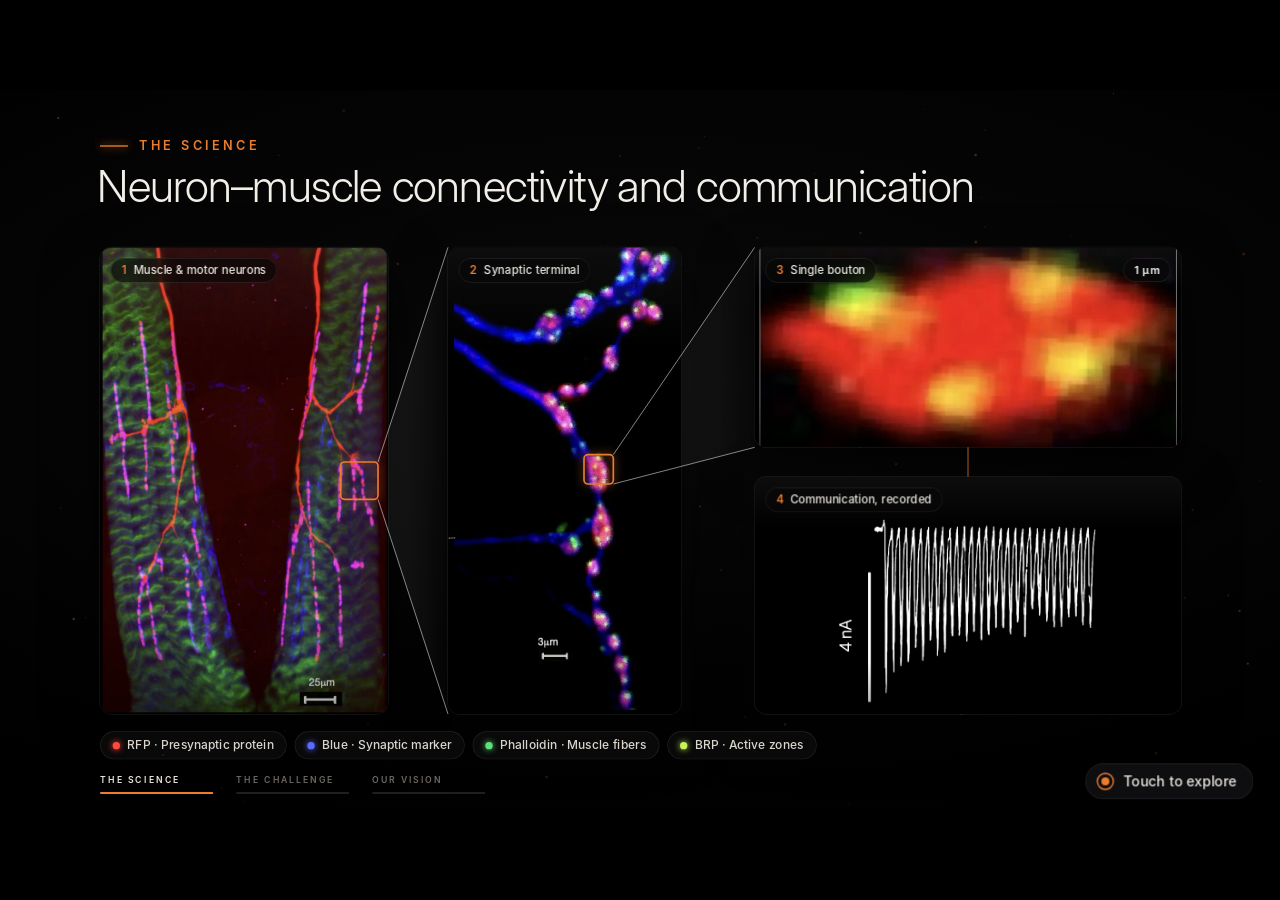
==== neuromuscular-showcase/index.html @ 3faa085b "Add Juvion visuals gallery and neuromuscular showcase Gallery index at the root; interactive stand s" ====
<!DOCTYPE html>
<html lang="en">
<head>
<meta charset="utf-8">
<meta name="viewport" content="width=device-width, initial-scale=1, maximum-scale=1, user-scalable=no">
<title>Neuromuscular Health: Interactive Showcase</title>
<link rel="stylesheet" href="../assets/fonts/fonts.css">
<style>
  /*
    VOICE   calm, scientific, premium, a gallery wall at night
    IDEA    one signal, travelling from nerve to muscle to a whole life
    PICTURE the team's own micrographs, framed like museum plates, joined by live zoom beams and signals
    COLOUR  black ground, warm orange signal #EB7D2E, the science's own red / blue / green only in legends
    TYPE    Inter Display Light for titles, Inter for everything else
  */
  :root{
    --o:#EB7D2E; --o2:#FF9A4D; --ink:#F2EEE8; --mut:#9C978F; --dim:#5E5A55;
    --glass:rgba(20,19,21,.72); --line:rgba(255,255,255,.10);
    --ease:cubic-bezier(.2,.8,.2,1); --out:cubic-bezier(.16,1,.3,1);
    --R:#FF4A3D; --B:#5A6BFF; --G:#5FE07A; --G2:#C6F25A; --V:#6A45FF;
  }
  *{box-sizing:border-box;margin:0;padding:0}
  html,body{width:100%;height:100%;background:#000;overflow:hidden;-webkit-user-select:none;user-select:none;-webkit-tap-highlight-color:transparent;touch-action:none}
  body{font-family:'IT',"Segoe UI",Helvetica,Arial,sans-serif;color:var(--ink);font-feature-settings:"cv11","ss01"}
  body.hide-cursor,body.hide-cursor *{cursor:none!important}
  img{display:block;-webkit-user-drag:none;pointer-events:none}
  button{font:inherit;color:inherit;background:none;border:0;cursor:pointer}

  #viewport{position:fixed;inset:0;display:flex;align-items:center;justify-content:center}
  #stage{position:relative;width:1920px;height:1080px;flex:none;overflow:hidden;background:radial-gradient(120% 90% at 50% 40%,#0b0a0b 0%,#000 70%)}
  #fx{position:absolute;inset:0;width:1920px;height:1080px;z-index:0}

  .slide{position:absolute;inset:0;z-index:1;opacity:0;visibility:hidden;transition:opacity 1.2s ease,visibility 0s linear 1.2s}
  .slide.active{opacity:1;visibility:visible;transition:opacity 1.2s ease,visibility 0s}
  .content{position:absolute;inset:0}
  .abs{position:absolute}

  /* ---------- entrance system: everything keyed on .in, delays via --d ---------- */
  .slide{--k:1}
  .slide.quick{--k:.22}
  .a{opacity:0;transform:translateY(26px);transition:opacity 1s ease calc(var(--d,0s)*var(--k)),transform 1.3s var(--out) calc(var(--d,0s)*var(--k))}
  .a.zoom{transform:scale(.94);filter:blur(10px);transition:opacity 1s ease calc(var(--d,0s)*var(--k)),transform 1.6s var(--out) calc(var(--d,0s)*var(--k)),filter 1.2s ease calc(var(--d,0s)*var(--k))}
  .in .a{opacity:1;transform:none;filter:none}
  .clip{clip-path:inset(100% 0 0 0);transition:clip-path 1.6s var(--out) calc(var(--d,0s)*var(--k))}
  .in .clip{clip-path:inset(0 0 0 0)}
  .sweep{clip-path:inset(0 100% 0 0);transition:clip-path 2.6s cubic-bezier(.45,.05,.4,1) calc(var(--d,0s)*var(--k))}
  .in .sweep{clip-path:inset(0 0 0 0)}
  .draw{stroke-dasharray:1;stroke-dashoffset:1;transition:stroke-dashoffset 1s var(--ease) calc(var(--d,0s)*var(--k))}
  .in .draw{stroke-dashoffset:0}
  .noanim *,.noanim *::before,.noanim *::after{transition:none!important}

  /* ---------- typography ---------- */
  .eyebrow{display:flex;align-items:center;gap:16px;font:600 19px/1 'IT';letter-spacing:5px;color:var(--o);text-transform:uppercase}
  .eyebrow::before{content:"";width:42px;height:2px;background:var(--o);box-shadow:0 0 12px var(--o)}
  .title{font:300 66px/1.06 'ID';letter-spacing:-1.4px;color:var(--ink);white-space:nowrap}
  .title .w{display:inline-block;opacity:0;transform:translateY(.5em);filter:blur(8px);
    transition:opacity .9s ease calc((var(--wd) + .15s)*var(--k)),transform 1.2s var(--out) calc((var(--wd) + .15s)*var(--k)),filter 1s ease calc((var(--wd) + .15s)*var(--k))}
  .in .title .w{opacity:1;transform:none;filter:none}
  .title b{font-weight:600}

  /* ---------- plates (framed images) ---------- */
  .plate{border-radius:18px;overflow:hidden;background:#000;
    box-shadow:0 0 0 1px rgba(255,255,255,.09),0 30px 80px rgba(0,0,0,.65)}
  .plate img{width:100%;height:100%;object-fit:cover}
  .plate .kb{width:100%;height:100%;animation:kb 18s ease-in-out infinite alternate}
  @keyframes kb{from{transform:scale(1)}to{transform:scale(1.05)}}
  .plate .kb{transform-origin:50% 85%}
  .plate::after{content:"";position:absolute;inset:0;border-radius:inherit;pointer-events:none;
    background:linear-gradient(180deg,rgba(255,255,255,.05),transparent 22%,transparent 78%,rgba(0,0,0,.35))}
  .tag{position:absolute;z-index:2;display:flex;align-items:center;gap:10px;padding:9px 15px;border-radius:999px;
    background:rgba(8,8,9,.66);-webkit-backdrop-filter:blur(12px);backdrop-filter:blur(12px);border:1px solid rgba(255,255,255,.10);
    font:500 17px/1 'IT';color:#ECE8E2;white-space:nowrap}
  .tag.tl{left:16px;top:16px}.tag.tr{right:16px;top:16px}.tag.bl{left:16px;bottom:16px}
  .tag .n{color:var(--o);font-weight:600;letter-spacing:1px}
  .scale{font:600 16px/1 'IT';letter-spacing:1px;color:#fff}

  .legend{display:flex;gap:12px;flex-wrap:nowrap}
  .lg{display:flex;align-items:center;gap:11px;padding:11px 18px;border-radius:999px;border:1px solid var(--line);
    background:rgba(255,255,255,.035);font:500 18px/1 'IT';color:#DAD5CE;white-space:nowrap}
  .lg i{width:11px;height:11px;border-radius:50%;flex:none}

  svg.over{position:absolute;inset:0;width:1920px;height:1080px;pointer-events:none;overflow:visible}
  .beam{fill:none;stroke:rgba(255,255,255,.55);stroke-width:1.4}
  .beamfill{fill:url(#beamGrad);opacity:0;transition:opacity 1.2s ease calc(var(--d,0s)*var(--k))}
  .in .beamfill{opacity:1}
  .roi{fill:none;stroke:var(--o);stroke-width:2.5;filter:drop-shadow(0 0 6px rgba(235,125,46,.9))}

  /* slide 1: oscilloscope sweep line on the recording */
  .scan{position:absolute;top:0;bottom:0;width:2px;left:0;background:linear-gradient(180deg,transparent,var(--o2),transparent);
    box-shadow:0 0 18px 4px rgba(235,125,46,.55);opacity:0}
  .in .scan{animation:scan 5.5s cubic-bezier(.45,.05,.4,1) calc(var(--d,0s)*var(--k)) infinite}
  @keyframes scan{0%{left:0;opacity:0}5%{opacity:1}45%{left:100%;opacity:1}50%,100%{left:100%;opacity:0}}
  .flow{position:absolute;width:10px;height:10px;margin:-5px 0 0 -5px;border-radius:50%;background:#fff;box-shadow:0 0 14px 4px var(--o);opacity:0}

  /* slide 2 */
  .agelabel{text-align:center}
  .agelabel .big{font:300 46px/1 'ID';color:#fff;letter-spacing:-.5px}
  .agelabel .sm{font:600 15px/1 'IT';letter-spacing:4px;color:var(--mut);text-transform:uppercase;margin-top:12px}
  .axis .track{position:absolute;left:0;right:0;top:50%;height:2px;margin-top:-1px;background:rgba(255,255,255,.08);border-radius:2px}
  .axis .fill{position:absolute;left:0;top:50%;height:2px;margin-top:-1px;width:100%;transform-origin:0 50%;transform:scaleX(0);
    background:linear-gradient(90deg,var(--o2),var(--o) 40%,rgba(235,125,46,.25));box-shadow:0 0 14px rgba(235,125,46,.5);
    transition:transform 5s cubic-bezier(.5,0,.4,1) calc(var(--d,0s)*var(--k))}
  .in .axis .fill{transform:scaleX(1)}
  .node{position:absolute;top:50%;width:18px;height:18px;margin:-9px 0 0 -9px;border-radius:50%;background:#000;border:2px solid #444;
    transition:border-color .5s ease calc(var(--d,0s)*var(--k)),box-shadow .5s ease calc(var(--d,0s)*var(--k)),background .5s ease calc(var(--d,0s)*var(--k))}
  .in .node{border-color:var(--o);background:var(--o);box-shadow:0 0 0 6px rgba(235,125,46,.16),0 0 20px rgba(235,125,46,.7)}
  .in .node.fade{background:#2a1a10;box-shadow:0 0 0 6px rgba(235,125,46,.08)}
  .axis .cap{position:absolute;top:50%;transform:translateY(-50%);font:600 14px/1 'IT';letter-spacing:4px;color:var(--mut);white-space:nowrap}

  /* slide 3 */
  .nr{mix-blend-mode:screen;animation:float 14s ease-in-out infinite alternate}
  @keyframes float{from{transform:translate(0,0)}to{transform:translate(-14px,10px)}}
  .wave path{fill:none;stroke-linejoin:round;stroke-linecap:round}
  .wave .base{stroke:rgba(235,125,46,.78);stroke-width:3;filter:drop-shadow(0 0 6px rgba(235,125,46,.45))}
  .wave .pulse{stroke:#FFD2AE;stroke-width:4.5;stroke-dasharray:.05 1;filter:drop-shadow(0 0 10px #FF9A4D) drop-shadow(0 0 22px rgba(235,125,46,.9));opacity:0;transition:opacity .8s ease calc(3.4s*var(--k))}
  .in .wave .pulse{opacity:1}
  .wave .draw{transition-duration:3.4s;transition-timing-function:cubic-bezier(.45,.05,.4,1)}
  .stage-c{position:absolute;width:300px;height:300px;margin:-150px 0 0 -150px}
  .stage-c .disc{position:absolute;inset:30px;border-radius:50%;background:#000}
  .stage-c .ring{position:absolute;inset:30px;border-radius:50%;border:2px solid rgba(235,125,46,.62);transition:box-shadow .6s ease,border-color .6s ease}
  .stage-c .ring2{position:absolute;inset:6px;border-radius:50%;border:1px dashed rgba(235,125,46,.22);animation:spin 60s linear infinite}
  @keyframes spin{to{transform:rotate(360deg)}}
  .stage-c .ph{position:absolute;inset:41px;border-radius:50%;overflow:hidden}
  .stage-c .ph img{width:100%;height:100%}
  .stage-c .ph{transition:filter .6s ease}
  .stage-c.lit .ring{border-color:#FFB37A;border-width:3px;box-shadow:0 0 0 10px rgba(235,125,46,.18),0 0 70px rgba(235,125,46,.75),inset 0 0 30px rgba(235,125,46,.5)}
  .stage-c.lit .ph{filter:brightness(1.18) saturate(1.1)}
  .pl{text-align:center;width:420px;margin-left:-210px}
  .pl .eb{font:600 18px/1 'IT';letter-spacing:5px;color:var(--o)}
  .pl .nm{font:500 34px/1.15 'ID';color:#fff;margin-top:12px;letter-spacing:-.2px}
  .card{border-radius:18px;background:linear-gradient(180deg,#151415,#0d0d0e);border:1.5px solid #2F2D2C;padding:24px 26px;
    box-shadow:0 24px 60px rgba(0,0,0,.5)}
  .card.first{border:2px solid var(--o);box-shadow:0 0 0 6px rgba(235,125,46,.07),0 24px 60px rgba(0,0,0,.5),0 0 40px rgba(235,125,46,.14)}
  .card .h{font:600 31px/1.1 'ID';color:var(--o);letter-spacing:-.2px}
  .card .s{font:600 21px/1.3 'IT';color:#fff;margin-top:10px}
  .card .s + .s{margin-top:0}
  .card .d{font:400 19px/1.35 'IT';color:#B7B1A9;margin-top:6px}
  .chev{position:absolute;width:44px;height:44px;margin:-22px 0 0 -22px;border-radius:50%;border:1.5px solid rgba(235,125,46,.55);background:#0b0a0a;
    display:flex;align-items:center;justify-content:center}
  .chev svg{width:18px;height:18px;stroke:var(--o);stroke-width:2.6;fill:none;stroke-linecap:round;stroke-linejoin:round}
  .chev::before,.chev::after{content:"";position:absolute;top:50%;height:1.5px;width:12px;background:rgba(235,125,46,.45)}
  .chev::before{right:100%}.chev::after{left:100%}
  .in .chev{animation:chev 3.2s ease-in-out infinite;animation-delay:calc(var(--d,0s) + 1s)}
  @keyframes chev{0%,70%,100%{box-shadow:none;border-color:rgba(235,125,46,.55)}80%{box-shadow:0 0 0 8px rgba(235,125,46,.12),0 0 26px rgba(235,125,46,.6);border-color:var(--o2)}}

  /* ---------- hotspots ---------- */
  .hs{position:absolute;z-index:5;border-radius:20px;border:2px solid transparent;outline:none;
    transition:box-shadow .6s var(--ease),border-color .4s,background-color .4s}
  .hs.round{border-radius:40px}
  .explore .hs:hover{border-color:rgba(235,125,46,.45);background:rgba(235,125,46,.04)}
  .hs.active{border-color:rgba(235,125,46,.95)!important;background:transparent!important;box-shadow:0 0 0 4000px rgba(0,0,0,.66),0 0 46px rgba(235,125,46,.35);z-index:6}
  .dot{position:absolute;width:46px;height:46px;margin:-23px 0 0 -23px;border-radius:50%;pointer-events:none;opacity:0;transform:scale(.4);transition:opacity .5s var(--ease),transform .5s var(--ease)}
  .dot::before{content:"";position:absolute;inset:11px;border-radius:50%;background:var(--o);box-shadow:0 0 0 3px rgba(0,0,0,.6),0 0 18px rgba(235,125,46,.95)}
  .dot::after{content:"";position:absolute;inset:0;border-radius:50%;border:2px solid var(--o);animation:ping 2.2s var(--ease) infinite}
  .dot i{position:absolute;inset:0;display:flex;align-items:center;justify-content:center;font:700 22px/1 'IT';font-style:normal;color:#111;z-index:1}
  @keyframes ping{0%{transform:scale(.55);opacity:.95}80%,100%{transform:scale(1.65);opacity:0}}
  .explore .slide.active .dot{opacity:1;transform:scale(1)}
  .hs.active .dot,.has-detail .hs:not(.active) .dot{opacity:0!important}

  /* ---------- chrome ---------- */
  #chapters{position:absolute;left:150px;bottom:24px;z-index:20;display:flex;gap:34px}
  .ch{display:flex;flex-direction:column;gap:11px;width:170px;cursor:default}
  .ch span{font:600 13px/1 'IT';letter-spacing:3px;text-transform:uppercase;color:#6d6863;transition:color .5s}
  .ch .bar{position:relative;height:3px;border-radius:3px;background:rgba(255,255,255,.12);overflow:hidden}
  .ch .bar b{position:absolute;inset:0;background:var(--o);transform-origin:0 50%;transform:scaleX(0)}
  .ch.cur span{color:#EDE8E1}
  .ch.done .bar b{transform:scaleX(1);background:rgba(255,255,255,.42)}
  .explore .ch{cursor:pointer}
  .explore .ch.cur .bar b{transform:scaleX(1);background:var(--o)}

  #hint,#controls,#toast{-webkit-backdrop-filter:blur(18px);backdrop-filter:blur(18px)}
  #hint{position:absolute;right:40px;bottom:16px;z-index:20;display:flex;align-items:center;gap:14px;padding:13px 24px 13px 16px;border-radius:999px;
    background:var(--glass);border:1px solid var(--line);font:500 21px/1 'IT';color:#ECE8E2;transition:opacity .6s var(--ease),transform .6s var(--ease),right .9s var(--ease)}
  #hint .tap{position:relative;width:26px;height:26px}
  #hint .tap::before{content:"";position:absolute;inset:7px;border-radius:50%;background:var(--o)}
  #hint .tap::after{content:"";position:absolute;inset:0;border-radius:50%;border:2px solid var(--o);animation:ping 1.8s var(--ease) infinite}
  .explore #hint{opacity:0;transform:translateY(20px);pointer-events:none}
  #controls{position:absolute;right:40px;bottom:14px;z-index:20;display:flex;align-items:center;gap:4px;padding:5px;border-radius:999px;background:var(--glass);border:1px solid var(--line);
    opacity:0;transform:translateY(20px);pointer-events:none;transition:opacity .6s var(--ease),transform .6s var(--ease),right .9s var(--ease)}
  .explore #controls{opacity:1;transform:none;pointer-events:auto}
  a.cbtn{text-decoration:none}
  .cbtn{width:50px;height:50px;border-radius:50%;display:flex;align-items:center;justify-content:center;transition:background .25s}
  .cbtn:hover{background:rgba(255,255,255,.08)}
  .cbtn svg{width:22px;height:22px;stroke:#eee;fill:none;stroke-width:2.2;stroke-linecap:round;stroke-linejoin:round}
  #count{min-width:64px;text-align:center;font:500 18px/1 'IT';letter-spacing:2px;color:#cfcac3;font-variant-numeric:tabular-nums}
  #resume{display:flex;align-items:center;gap:10px;height:50px;padding:0 20px 0 6px;border-radius:999px;background:var(--o);color:#111;font:600 18px/1 'IT';margin-left:4px}
  #resume .rg{position:relative;width:38px;height:38px}
  #resume .rg>svg{position:absolute;inset:0;width:38px;height:38px;transform:rotate(-90deg)}
  #resume circle{fill:none;stroke-width:3}#resume .bg{stroke:rgba(0,0,0,.18)}#resume .fg{stroke:#111;stroke-dasharray:119.4}
  #resume .play{position:absolute;inset:0;display:flex;align-items:center;justify-content:center}
  #resume .play svg{width:15px;height:15px;fill:#111}
  .sep{width:1px;height:26px;background:var(--line);margin:0 4px}
  #toast{position:absolute;right:40px;bottom:84px;z-index:30;opacity:0;transform:translateY(12px);pointer-events:none;padding:12px 24px;border-radius:999px;background:var(--glass);
    border:1px solid var(--line);font:400 19px/1 'IT';color:#eee;white-space:nowrap;transition:opacity .5s var(--ease),transform .5s var(--ease),right .9s var(--ease)}
  #toast b{color:var(--o);font-weight:600}
  #toast.on{opacity:1;transform:none}

  /* ---------- drawer ---------- */
  #drawer{position:absolute;top:24px;bottom:24px;width:620px;z-index:25;border-radius:30px;display:flex;flex-direction:column;padding:44px 48px 34px;overflow:hidden;
    background:linear-gradient(180deg,rgba(28,27,29,.88),rgba(13,13,14,.93));border:1px solid rgba(255,255,255,.09);
    -webkit-backdrop-filter:blur(26px) saturate(1.2);backdrop-filter:blur(26px) saturate(1.2);box-shadow:0 40px 120px rgba(0,0,0,.6),inset 0 1px 0 rgba(255,255,255,.06);
    transition:transform .7s var(--ease),opacity .5s ease;opacity:0;pointer-events:none}
  #drawer.right{right:24px;transform:translateX(110%)}#drawer.left{left:24px;transform:translateX(-110%)}
  #drawer.open{transform:none;opacity:1;pointer-events:auto}
  #drawer::before{content:"";position:absolute;left:0;right:0;top:0;height:3px;background:linear-gradient(90deg,transparent,var(--o),transparent);opacity:.8}
  .d-close{position:absolute;top:22px;right:22px;width:56px;height:56px;border-radius:50%;display:flex;align-items:center;justify-content:center;background:rgba(255,255,255,.06);border:1px solid var(--line);z-index:2}
  .d-close svg{width:22px;height:22px;stroke:#ddd;stroke-width:2.2;fill:none;stroke-linecap:round}
  .d-media{flex:none;border-radius:20px;overflow:hidden;background:#000 center/cover no-repeat;border:1px solid rgba(255,255,255,.08);margin:22px auto 28px}
  .d-media.round{width:280px;height:280px;border-radius:50%;border:3px solid rgba(235,125,46,.75);box-shadow:0 0 0 12px rgba(235,125,46,.08),0 20px 60px rgba(235,125,46,.18)}
  .d-media.none{display:none}
  .d-flow{display:flex;align-items:center;gap:8px;margin:26px 0 34px}.d-flow.none{display:none}
  .fnode{flex:1;padding:16px 8px;border-radius:14px;border:1.5px solid #3A3A3A;background:#111;text-align:center;font:600 15px/1.2 'IT';color:#9b968f}
  .fnode.on{border-color:var(--o);color:#fff;box-shadow:0 0 24px rgba(235,125,46,.28)}
  .fnode .n{display:block;font-size:13px;color:var(--o);letter-spacing:2px;margin-bottom:4px}
  .farr{color:var(--o);font:700 18px/1 'IT'}
  .d-scroll{flex:1;min-height:0;overflow:auto;scrollbar-width:none}.d-scroll::-webkit-scrollbar{display:none}
  .d-eyebrow{font:600 17px/1 'IT';letter-spacing:4px;color:var(--o)}
  .d-title{font:600 44px/1.1 'ID';color:#fff;margin:14px 0 20px;letter-spacing:-.6px}
  .d-body{font:400 23px/1.5 'IT';color:#cfcac3}
  .d-chips{display:flex;flex-wrap:wrap;gap:8px;margin-top:22px}
  .chip{display:flex;align-items:center;gap:10px;padding:8px 14px;border-radius:999px;background:rgba(255,255,255,.06);border:1px solid var(--line);font:500 17px/1.1 'IT';color:#e6e2dc}
  .chip i{width:11px;height:11px;border-radius:50%;flex:none}
  .d-nav{flex:none;display:flex;align-items:center;justify-content:space-between;padding-top:20px;border-top:1px solid var(--line);margin-top:18px}
  .d-nav button{display:flex;align-items:center;gap:10px;font:500 19px/1 'IT';color:#ddd;padding:13px 18px;border-radius:999px;background:rgba(255,255,255,.05);border:1px solid var(--line)}
  .d-nav button svg{width:18px;height:18px;stroke:#ddd;stroke-width:2.4;fill:none;stroke-linecap:round;stroke-linejoin:round}
  .d-nav span{font:500 18px/1 'IT';color:#8f8a84;letter-spacing:2px}
  #drawer .rv{opacity:0;transform:translateY(16px)}
  #drawer.open .rv{opacity:1;transform:none;transition:opacity .6s ease,transform .7s var(--ease)}
  #drawer.open .d-flow{transition-delay:.1s}
  #drawer.open .d-scroll .rv:nth-child(1){transition-delay:.16s}#drawer.open .d-scroll .rv:nth-child(2){transition-delay:.22s}
  #drawer.open .d-scroll .rv:nth-child(3){transition-delay:.28s}#drawer.open .d-scroll .rv:nth-child(4){transition-delay:.34s}
  #drawer.swap .rv{opacity:0!important;transform:translateY(10px)!important;transition:opacity .2s ease,transform .2s ease!important}

  #vignette{position:absolute;inset:0;pointer-events:none;z-index:15;background:radial-gradient(130% 120% at 50% 45%,transparent 68%,rgba(0,0,0,.45) 100%)}
  .on-s2 #hint,.on-s2 #controls,.on-s2 #toast{right:40px}
  @media (prefers-reduced-motion:reduce){.plate .kb,.nr,.ring2{animation:none}}
</style>
</head>
<body class="attract">
<div id="viewport"><div id="stage">
  <canvas id="fx" width="1920" height="1080"></canvas>

  <!-- ============ 1 · THE SCIENCE ============ -->
  <section class="slide" data-dur="16000" data-name="The science">
    <div class="content">
      <div class="abs eyebrow a" style="left:150px;top:74px;--d:0s">The science</div>
      <h1 class="abs title" style="left:146px;top:110px">Neuron–muscle connectivity and communication</h1>

      <svg class="over" viewBox="0 0 1920 1080">
        <defs><linearGradient id="beamGrad" x1="0" x2="1"><stop offset="0" stop-color="#fff" stop-opacity=".10"/><stop offset="1" stop-color="#fff" stop-opacity=".015"/></linearGradient></defs>
        <polygon class="beamfill" style="--d:2.2s" points="567,558 672,236 672,936 567,614"/>
        <polygon class="beamfill" style="--d:5.0s" points="920,547 1132,236 1132,536 920,591"/>
      </svg>

      <div id="s1p1" class="abs plate a zoom" style="left:150px;top:236px;width:432px;height:700px;--d:.5s">
        <div class="kb"><img data-a="m1" alt="Motor neurons branching across muscle fibers"></div>
        <span class="tag tl"><span class="n">1</span>Muscle &amp; motor neurons</span>
      </div>
      <div id="s1p2" class="abs plate a zoom" style="left:672px;top:236px;width:350px;height:700px;--d:2.9s">
        <div class="kb" style="animation-delay:-6s"><img data-a="m2" alt="Synaptic terminal with boutons"></div>
        <span class="tag tl"><span class="n">2</span>Synaptic terminal</span>
      </div>
      <div id="s1p3" class="abs plate a zoom" style="left:1132px;top:236px;width:640px;height:300px;--d:5.7s">
        <div class="kb" style="animation-delay:-3s"><img data-a="m3" alt="Single synaptic bouton"></div>
        <span class="tag tl"><span class="n">3</span>Single bouton</span>
        <span class="tag tr scale">1 µm</span>
      </div>
      <div id="s1p4" class="abs plate a" style="left:1132px;top:580px;width:640px;height:356px;--d:7.4s">
        <div class="abs sweep" style="inset:58px 24px 16px 24px;--d:7.6s"><img data-a="m4" alt="Evoked synaptic currents, 4 nA scale" style="width:100%;height:100%;object-fit:contain"></div>
        <div class="scan" style="--d:10.4s"></div>
        <span class="tag tl"><span class="n">4</span>Communication, recorded</span>
      </div>

      <svg class="over" viewBox="0 0 1920 1080">
        <rect class="roi draw" pathLength="1" style="--d:1.6s" x="511" y="558" width="56" height="56" rx="6"/>
        <line class="beam draw" pathLength="1" style="--d:2.1s" x1="567" y1="558" x2="672" y2="236"/>
        <line class="beam draw" pathLength="1" style="--d:2.1s" x1="567" y1="614" x2="672" y2="936"/>
        <rect class="roi draw" pathLength="1" style="--d:4.4s" x="876" y="547" width="44" height="44" rx="6"/>
        <line class="beam draw" pathLength="1" style="--d:4.9s" x1="920" y1="547" x2="1132" y2="236"/>
        <line class="beam draw" pathLength="1" style="--d:4.9s" x1="920" y1="591" x2="1132" y2="536"/>
        <line class="beam draw" pathLength="1" style="--d:7.0s;stroke:rgba(235,125,46,.8);stroke-dasharray:1" x1="1452" y1="536" x2="1452" y2="580"/>
      </svg>

      <div class="abs legend a" style="left:150px;top:962px;--d:8.6s">
        <span class="lg"><i style="background:var(--R);box-shadow:0 0 10px var(--R)"></i>RFP · Presynaptic protein</span>
        <span class="lg"><i style="background:var(--B);box-shadow:0 0 10px var(--B)"></i>Blue · Synaptic marker</span>
        <span class="lg"><i style="background:var(--G);box-shadow:0 0 10px var(--G)"></i>Phalloidin · Muscle fibers</span>
        <span class="lg"><i style="background:var(--G2);box-shadow:0 0 10px var(--G2)"></i>BRP · Active zones</span>
      </div>
      <div class="hotspots"></div>
    </div>
  </section>

  <!-- ============ 2 · THE CHALLENGE ============ -->
  <section class="slide" data-dur="13000" data-name="The challenge">
    <div class="content">
      <div class="abs eyebrow a" style="left:150px;top:74px;--d:0s">The challenge</div>
      <h1 class="abs title" style="left:146px;top:110px">Neuron–muscle connectivity degenerates with age</h1>
      <div class="abs legend a" style="right:150px;top:62px;--d:.6s">
        <span class="lg"><i style="background:#FF2A1F;box-shadow:0 0 10px #FF2A1F"></i>Neurons · Red</span>
        <span class="lg"><i style="background:var(--V);box-shadow:0 0 10px var(--V)"></i>Muscles · Blue</span>
      </div>

      <div id="s2p1" class="abs plate clip" style="left:174px;top:232px;width:475px;height:660px;--d:.8s"><div class="kb"><img data-a="y1" alt="Young neuromuscular junctions"></div></div>
      <div id="s2p2" class="abs plate clip" style="left:719px;top:232px;width:475px;height:660px;--d:1.9s"><div class="kb" style="animation-delay:-5s"><img data-a="y2" alt="Middle-aged neuromuscular junctions"></div></div>
      <div id="s2p3" class="abs plate clip" style="left:1264px;top:232px;width:482px;height:660px;--d:3.0s"><div class="kb" style="animation-delay:-9s"><img data-a="y3" alt="Old neuromuscular junctions"></div></div>

      <div class="abs agelabel a" style="left:174px;width:475px;top:912px;--d:1.4s"><div class="big">Young</div></div>
      <div class="abs agelabel a" style="left:719px;width:475px;top:912px;--d:2.5s"><div class="big">Middle</div></div>
      <div class="abs agelabel a" style="left:1264px;width:482px;top:912px;--d:3.6s"><div class="big">Old</div></div>

      <div class="abs axis" style="left:174px;width:1572px;top:978px;height:20px;--d:1s">
        <div class="track"></div><div class="fill"></div>
        <span class="node" style="left:15.1%;--d:1.6s"></span>
        <span class="node" style="left:49.8%;--d:3.4s"></span>
        <span class="node fade" style="left:84.7%;--d:5.2s"></span>
        <span class="cap" style="right:-80px">AGE</span>
      </div>
      <div class="hotspots"></div>
    </div>
  </section>

  <!-- ============ 3 · OUR VISION ============ -->
  <section class="slide" data-dur="16000" data-name="Our vision">
    <div class="content">
      <div class="abs nr a" style="left:0;top:49px;width:1920px;height:981.6px;--d:.3s"><img data-a="nr" alt="" style="width:100%;height:100%"></div>
      <div class="abs eyebrow a" style="left:150px;top:74px;--d:0s">Our vision</div>
      <h1 class="abs title" style="left:146px;top:110px">Neuromuscular health across every stage of life</h1>

      <svg class="over wave" viewBox="0 0 1920 1080"><path class="base draw" pathLength="1" style="--d:.4s"/><path class="pulse" pathLength="1"/></svg>

      <div id="s3c1" class="abs stage-c a zoom" style="left:300px;top:440px;--d:1.0s"><span class="ring2"></span><span class="disc"></span><span class="ring"></span><div class="ph"><img data-a="p1" alt="Everyday vitality"></div></div>
      <div id="s3c2" class="abs stage-c a zoom" style="left:740px;top:440px;--d:1.6s"><span class="ring2"></span><span class="disc"></span><span class="ring"></span><div class="ph"><img data-a="p2" alt="Healthy longevity"></div></div>
      <div id="s3c3" class="abs stage-c a zoom" style="left:1180px;top:440px;--d:2.2s"><span class="ring2"></span><span class="disc"></span><span class="ring"></span><div class="ph"><img data-a="p3" alt="Peak performance"></div></div>
      <div id="s3c4" class="abs stage-c a zoom" style="left:1620px;top:440px;--d:2.8s"><span class="ring2"></span><span class="disc"></span><span class="ring"></span><div class="ph"><img data-a="p4" alt="Disease and recovery"></div></div>
      <div class="abs pl a" style="left:300px;top:604px;--d:1.4s"><div class="eb">LIVE</div><div class="nm">Everyday vitality</div></div>
      <div class="abs pl a" style="left:740px;top:604px;--d:2.0s"><div class="eb">AGE WELL</div><div class="nm">Healthy longevity</div></div>
      <div class="abs pl a" style="left:1180px;top:604px;--d:2.6s"><div class="eb">SPORT</div><div class="nm">Peak performance</div></div>
      <div class="abs pl a" style="left:1620px;top:604px;--d:3.2s"><div class="eb">DISEASES</div><div class="nm">Disease &amp; recovery</div></div>

      <div id="s3k1" class="abs card first a" style="left:96px;top:768px;width:390px;height:172px;--d:4.2s">
        <div class="h">NeuroGym™</div><div class="s">Discovery platform</div><div class="d">Finds the mechanism, tests every ingredient</div></div>
      <div class="abs chev a" style="left:526px;top:854px;--d:4.6s"><svg viewBox="0 0 24 24"><path d="M9 5l7 7-7 7"/></svg></div>
      <div id="s3k2" class="abs card a" style="left:566px;top:768px;width:390px;height:172px;--d:4.7s">
        <div class="h">Own products</div><div class="s">JHS-6</div><div class="s">JHS-10 FSMP</div><div class="d">Nutrition and medical nutrition</div></div>
      <div class="abs chev a" style="left:996px;top:854px;--d:5.1s"><svg viewBox="0 0 24 24"><path d="M9 5l7 7-7 7"/></svg></div>
      <div id="s3k3" class="abs card a" style="left:1036px;top:768px;width:390px;height:172px;--d:5.2s">
        <div class="h">Pipeline (ingredients)</div><div class="s">For your products</div><div class="d">Drinks · Food · Yogurt</div></div>
      <div class="abs chev a" style="left:1466px;top:854px;--d:5.6s"><svg viewBox="0 0 24 24"><path d="M9 5l7 7-7 7"/></svg></div>
      <div id="s3k4" class="abs card a" style="left:1506px;top:768px;width:390px;height:172px;--d:5.7s">
        <div class="h">Therapeutics</div><div class="s">For age-associated diseases</div><div class="d">Sarcopenia · Motor neuropathy</div></div>
      <div class="hotspots"></div>
    </div>
  </section>

  <div id="vignette"></div>
  <div id="chapters"></div>
  <div id="hint"><span class="tap"></span>Touch to explore</div>
  <div id="controls">
    <button class="cbtn" id="prev" aria-label="Previous slide"><svg viewBox="0 0 24 24"><path d="M15 5l-7 7 7 7"/></svg></button>
    <span id="count">1 / 3</span>
    <button class="cbtn" id="next" aria-label="Next slide"><svg viewBox="0 0 24 24"><path d="M9 5l7 7-7 7"/></svg></button>
    <span class="sep"></span>
    <a class="cbtn" href="light/" aria-label="Switch to the light version" title="Light version"><svg viewBox="0 0 24 24"><circle cx="12" cy="12" r="4"/><path d="M12 2v2M12 20v2M4.9 4.9l1.4 1.4M17.7 17.7l1.4 1.4M2 12h2M20 12h2M4.9 19.1l1.4-1.4M17.7 6.3l1.4-1.4"/></svg></a>
    <button class="cbtn" id="fs" aria-label="Full screen"><svg viewBox="0 0 24 24"><path d="M4 9V4h5M20 9V4h-5M4 15v5h5M20 15v5h-5"/></svg></button>
    <button id="resume" aria-label="Resume tour"><span class="rg"><svg viewBox="0 0 44 44"><circle class="bg" cx="22" cy="22" r="19"/><circle class="fg" cx="22" cy="22" r="19"/></svg><span class="play"><svg viewBox="0 0 16 16"><path d="M4 2.5v11l9-5.5z"/></svg></span></span>Resume tour</button>
  </div>
  <div id="toast">Tour paused · <b>tap the glowing points</b> to discover more</div>
  <aside id="drawer" class="right" aria-live="polite">
    <button class="d-close" aria-label="Close"><svg viewBox="0 0 24 24"><path d="M6 6l12 12M18 6L6 18"/></svg></button>
    <div class="d-media rv"></div>
    <div class="d-flow rv"></div>
    <div class="d-scroll"><div class="d-eyebrow rv"></div><h2 class="d-title rv"></h2><p class="d-body rv"></p><div class="d-chips rv"></div></div>
    <div class="d-nav"><button class="d-prev"><svg viewBox="0 0 24 24"><path d="M15 5l-7 7 7 7"/></svg>Previous</button><span class="d-count"></span><button class="d-next">Next<svg viewBox="0 0 24 24"><path d="M9 5l7 7-7 7"/></svg></button></div>
  </aside>
</div></div>

<script>
const ASSETS={"m1": "img/m1.webp", "m2": "img/m2.webp", "m3": "img/m3.webp", "m4": "img/m4.webp", "y1": "img/y1.webp", "y2": "img/y2.webp", "y3": "img/y3.webp", "nr": "img/nr.webp", "p1": "img/p1.webp", "p2": "img/p2.webp", "p3": "img/p3.webp", "p4": "img/p4.webp"};
const SIZES={"m1": [672, 1090], "m2": [540, 1080], "m3": [471, 224], "m4": [584, 414], "y1": [938, 1302], "y2": [938, 1302], "y3": [952, 1302], "nr": [2930, 1498]};
{
const RED='#FF4A3D',BLUE='#5A6BFF',GREEN='#5FE07A',LIME='#C6F25A',VIOLET='#6A45FF';
const FLOW=['NeuroGym™','Own products','Pipeline','Therapeutics'];
const HOTSPOTS=[
  [
    {t:'s1p1',img:'m1',eyebrow:'OVERVIEW · 25 µm',title:'Where nerve meets muscle',
     body:'Motor neurons (red) branch across the muscle fibers (green) and end in chains of synaptic contacts called neuromuscular junctions. Every movement starts here: an electrical signal in the nerve becomes a contraction in the muscle.',
     chips:[[RED,'RFP · presynaptic protein'],[BLUE,'Blue · synaptic marker'],[GREEN,'Phalloidin · muscle fibers']]},
    {t:'s1p2',img:'m2',eyebrow:'ZOOM · 3 µm',title:'The synaptic terminal',
     body:'Up close, the nerve ending looks like a string of beads. Each bead, called a bouton, is packed with the machinery that releases chemical messengers onto the muscle. Green spots mark active zones, the precise sites where that release happens.',
     chips:[[RED,'RFP · presynaptic protein'],[BLUE,'Blue · synaptic marker'],[LIME,'BRP · active zones']]},
    {t:'s1p3',img:'m3',eyebrow:'ZOOM · 1 µm',title:'Inside a single bouton',
     body:'A single bouton carries several active zones (green–yellow). How many there are, and how they are organized, sets how strongly and reliably the nerve can talk to the muscle. That makes it a fine-grained readout of synapse health.',
     chips:[[RED,'Presynaptic protein'],[LIME,'Active zones'],[null,'Scale · 1 µm']]},
    {t:'s1p4',img:'m4',eyebrow:'FUNCTION · 4 nA',title:'Listening to the conversation',
     body:'Imaging shows the structure; electrophysiology shows whether it works. Each spike is the muscle’s electrical response to one nerve impulse, recorded over a rapid train of stimuli. How the responses hold up across the train reveals how robustly the junction communicates under sustained demand.',
     chips:[[null,'Evoked synaptic currents'],[null,'Scale · 4 nA']]}
  ],
  [
    {t:'s2p1',img:'y1',eyebrow:'YOUNG',title:'Dense, orderly wiring',
     body:'In young muscle, nerve branches run along the fibers in long, continuous chains of synaptic contacts, evenly spread across the muscle. The connection is rich and well organized.',
     chips:[[RED,'Neurons'],[VIOLET,'Muscles']]},
    {t:'s2p2',img:'y2',eyebrow:'MIDDLE AGE',title:'The first signs of change',
     body:'With age the pattern starts to shift: branching becomes less elaborate and the chains of contacts look thinner and less regular. This is the early phase of neuromuscular decline.',
     chips:[[RED,'Neurons'],[VIOLET,'Muscles']]},
    {t:'s2p3',img:'y3',eyebrow:'OLD',title:'Fragmented connections',
     body:'In old muscle, synaptic contacts are fragmented and scattered, with far fewer continuous chains. Less connectivity means weaker, less reliable signals reaching the muscle. This is a hallmark of neuromuscular ageing and a key driver of lost strength and mobility.',
     chips:[[RED,'Neurons'],[VIOLET,'Muscles']]}
  ],
  [
    {t:'s3c1',pad:[60,40,60,110],photo:'p1',round:true,eyebrow:'LIVE',title:'Everyday vitality',
     body:'Climbing stairs, carrying the shopping, keeping your balance: everyday movement depends on nerves and muscles staying well connected.'},
    {t:'s3c2',pad:[60,40,60,110],photo:'p2',round:true,eyebrow:'AGE WELL',title:'Healthy longevity',
     body:'Neuron–muscle connectivity declines with age. Preserving it is central to staying strong, mobile and independent for longer.'},
    {t:'s3c3',pad:[60,40,60,110],photo:'p3',round:true,eyebrow:'SPORT',title:'Peak performance',
     body:'Fast, reliable signalling from nerve to muscle underpins strength, power and recovery, for weekend athletes and elite performers alike.'},
    {t:'s3c4',pad:[60,40,60,110],photo:'p4',round:true,eyebrow:'DISEASES',title:'Disease & recovery',
     body:'In age-associated conditions the nerve–muscle connection breaks down. Restoring that connection is the focus of our therapeutic programs.'},
    {t:'s3k1',step:0,eyebrow:'STEP 1 · DISCOVERY',title:'NeuroGym™',
     body:'Our discovery platform. NeuroGym™ reads out neuron–muscle connectivity and function, using the kind of imaging and recordings shown on this stand, to find the mechanism and test every ingredient before it moves forward.'},
    {t:'s3k2',step:1,eyebrow:'STEP 2 · OWN PRODUCTS',title:'JHS-6 & JHS-10 FSMP',
     body:'Our own nutrition and medical-nutrition products. FSMP stands for Food for Special Medical Purposes: nutrition formulated for people with specific medical needs and used under medical supervision.'},
    {t:'s3k3',step:2,eyebrow:'STEP 3 · PIPELINE',title:'Ingredients for your products',
     body:'Ingredients discovered and tested on NeuroGym™, available to partners for formulation into drinks, foods and yogurts.'},
    {t:'s3k4',step:3,eyebrow:'STEP 4 · THERAPEUTICS',title:'For age-associated diseases',
     body:'Programs targeting conditions in which the neuromuscular connection fails. These include sarcopenia, the age-related loss of muscle mass and strength, and motor neuropathy, damage to the nerves that control muscles.'}
  ]
];

const $=s=>document.querySelector(s),$$=s=>[...document.querySelectorAll(s)];
const stage=$('#stage'),body=document.body,slides=$$('.slide'),N=slides.length,IDLE_MS=45000;
$$('img[data-a]').forEach(i=>i.src=ASSETS[i.dataset.a]);
function fit(){stage.style.transform=`scale(${Math.min(innerWidth/1920,innerHeight/1080)})`;}
addEventListener('resize',fit);fit();

/* split titles into words for the staggered reveal */
$$('.title').forEach(t=>{const words=t.textContent.trim().split(/\s+/);
  t.innerHTML=words.map((w,i)=>`<span class="w" style="--wd:${(i*0.07).toFixed(2)}s">${w}</span>`).join(' ');});

/* slide 3 waveform: one continuous recording running through every stage of life */
(function(){
  const base=392,period=44;let d=`M -10 ${base}`,x=-10,seed=7;
  const rnd=()=>{seed=(seed*9301+49297)%233280;return seed/233280;};
  while(x<1930){
    const depth=78+rnd()*30, rise=5, fall=period-rise-6;
    d+=` L ${(x+4).toFixed(1)} ${base} L ${(x+4+rise).toFixed(1)} ${(base+depth).toFixed(1)}`;
    // exponential-looking recovery back to baseline
    for(let k=1;k<=6;k++){const f=k/6;d+=` L ${(x+4+rise+fall*f).toFixed(1)} ${(base+depth*Math.exp(-3.2*f)).toFixed(1)}`;}
    x+=period;
  }
  $$('.wave path').forEach(p=>p.setAttribute('d',d));
})();

/* chapter bars */
const chap=$('#chapters');
const chs=slides.map((s,i)=>{const d=document.createElement('div');d.className='ch';d.innerHTML=`<span>${s.dataset.name}</span><div class="bar"><b></b></div>`;
  d.addEventListener('click',e=>{if(mode==='explore'){e.stopPropagation();go(i);}});chap.appendChild(d);return d;});

/* hotspots from target elements */
function boxOf(el){let x=0,y=0,n=el;while(n&&!n.classList.contains('content')){x+=n.offsetLeft;y+=n.offsetTop;n=n.offsetParent;}return [x,y,el.offsetWidth,el.offsetHeight];}
slides.forEach((sl,si)=>{
  const layer=sl.querySelector('.hotspots');
  HOTSPOTS[si].forEach((h,hi)=>{
    let [x,y,w,hh]=boxOf(document.getElementById(h.t));
    if(h.pad){x+=h.pad[0];y+=h.pad[1];w-=h.pad[0]+h.pad[2];hh=hh-h.pad[1]+h.pad[3];x-=60;w+=120;}
    else{x-=8;y-=8;w+=16;hh+=16;}
    h.rect=[x,y,w,hh];
    const b=document.createElement('button');b.className='hs'+(h.round?' round':'');
    Object.assign(b.style,{left:x+'px',top:y+'px',width:w+'px',height:hh+'px'});b.setAttribute('aria-label',h.title);
    const d=document.createElement('span');d.className='dot';d.innerHTML='<i>+</i>';
    d.style.left=(h.round?w/2+78:w-10)+'px';d.style.top=(h.round?34:10)+'px';d.style.transitionDelay=(.15+hi*.07)+'s';
    b.appendChild(d);
    b.addEventListener('click',e=>{e.stopPropagation();if(swiped)return;enterExplore(false);openDetail(si,hi);});
    layer.appendChild(b);h.el=b;
  });
});

/* ---------- state ---------- */
let mode='attract',cur=0,timer=null,idleTimer=null,ringAnim=null,detail=null,toastT=null,resetT=[];
function reflow(el){void el.offsetWidth;}
function play(sl,quick){
  sl.classList.add('noanim');sl.classList.remove('in');reflow(sl);sl.classList.remove('noanim');
  sl.classList.toggle('quick',!!quick);reflow(sl);
  requestAnimationFrame(()=>sl.classList.add('in'));
}
function finish(sl){sl.classList.add('noanim');sl.classList.add('in');reflow(sl);sl.classList.remove('noanim');}

function show(i,{attract}){
  closeDetail(true);cur=(i+N)%N;
  slides.forEach((s,k)=>{s.classList.toggle('active',k===cur);clearTimeout(resetT[k]);
    if(k!==cur)resetT[k]=setTimeout(()=>{if(!s.classList.contains('active'))s.classList.remove('in');},1300);});
  body.classList.toggle('on-s2',cur===1);
  play(slides[cur],!attract);
  const dur=+slides[cur].dataset.dur;
  chs.forEach((c,k)=>{c.classList.toggle('cur',k===cur);c.classList.toggle('done',attract&&k<cur);
    const b=c.querySelector('b');b.getAnimations().forEach(a=>a.cancel());});
  if(attract)chs[cur].querySelector('b').animate([{transform:'scaleX(0)'},{transform:'scaleX(1)'}],{duration:dur,easing:'linear',fill:'forwards'});
  $('#count').textContent=`${cur+1} / ${N}`;
}
function scheduleNext(){clearTimeout(timer);timer=setTimeout(()=>{show(cur+1,{attract:true});scheduleNext();},+slides[cur].dataset.dur);}
function startAttract(){mode='attract';body.classList.add('attract');body.classList.remove('explore','has-detail');
  clearTimeout(idleTimer);if(ringAnim)ringAnim.cancel();show(cur,{attract:true});scheduleNext();}
function enterExplore(showToast=true){
  if(mode==='explore'){bumpIdle();return;}
  mode='explore';clearTimeout(timer);body.classList.remove('attract');body.classList.add('explore');
  finish(slides[cur]);
  chs.forEach((c,k)=>{c.querySelector('b').getAnimations().forEach(a=>a.cancel());c.classList.toggle('cur',k===cur);c.classList.remove('done');});
  if(showToast){const t=$('#toast');t.classList.add('on');clearTimeout(toastT);toastT=setTimeout(()=>t.classList.remove('on'),3800);}
  bumpIdle();
}
function go(i){if(mode!=='explore')enterExplore(false);show(i,{attract:false});bumpIdle();}
function bumpIdle(){clearTimeout(idleTimer);idleTimer=setTimeout(startAttract,IDLE_MS);
  const fg=$('#resume .fg');if(ringAnim)ringAnim.cancel();
  ringAnim=fg.animate([{strokeDashoffset:0},{strokeDashoffset:119.4}],{duration:IDLE_MS,easing:'linear',fill:'forwards'});}

/* ---------- drawer ---------- */
const drawer=$('#drawer');
function openDetail(si,hi){
  const list=HOTSPOTS[si],h=list[hi];
  HOTSPOTS.flat().forEach(x=>x.el.classList.remove('active'));h.el.classList.add('active');body.classList.add('has-detail');
  const side=(h.rect[0]+h.rect[2]/2)>960?'left':'right';
  const wasOpen=drawer.classList.contains('open')&&drawer.classList.contains(side);
  const fill=()=>{
    drawer.classList.remove('left','right');drawer.classList.add(side);
    const m=drawer.querySelector('.d-media');m.className='d-media rv';m.removeAttribute('style');
    if(h.photo){m.classList.add('round');m.style.backgroundImage=`url(${ASSETS[h.photo]})`;}
    else if(h.img){const [W,H]=SIZES[h.img];const ar=W/H;let w=524,hh=w/ar;if(hh>300){hh=300;w=hh*ar;}
      m.style.backgroundImage=`url(${ASSETS[h.img]})`;m.style.width=w+'px';m.style.height=hh+'px';}
    else m.classList.add('none');
    const f=drawer.querySelector('.d-flow');
    if(h.step!=null){f.className='d-flow rv';f.innerHTML=FLOW.map((t,k)=>`<div class="fnode${k===h.step?' on':''}"><span class="n">0${k+1}</span>${t}</div>`).join('<span class="farr">›</span>');}
    else{f.className='d-flow none';f.innerHTML='';}
    drawer.querySelector('.d-eyebrow').textContent=h.eyebrow;
    drawer.querySelector('.d-title').textContent=h.title;
    drawer.querySelector('.d-body').textContent=h.body;
    drawer.querySelector('.d-scroll').scrollTop=0;
    drawer.querySelector('.d-chips').innerHTML=(h.chips||[]).map(([c,t])=>`<span class="chip">${c?`<i style="background:${c};box-shadow:0 0 10px ${c}"></i>`:''}${t}</span>`).join('');
    drawer.querySelector('.d-count').textContent=`${hi+1} / ${list.length}`;
    drawer.classList.add('open');
  };
  if(wasOpen){drawer.classList.add('swap');setTimeout(()=>{fill();requestAnimationFrame(()=>drawer.classList.remove('swap'));},230);}
  else if(drawer.classList.contains('open')){drawer.classList.remove('open');setTimeout(fill,450);}
  else fill();
  detail={si,hi};bumpIdle();
}
function closeDetail(silent){if(!detail&&!silent)return;drawer.classList.remove('open');body.classList.remove('has-detail');
  HOTSPOTS.flat().forEach(x=>x.el&&x.el.classList.remove('active'));detail=null;}
drawer.addEventListener('click',e=>{e.stopPropagation();bumpIdle();});
drawer.querySelector('.d-close').addEventListener('click',e=>{e.stopPropagation();closeDetail();});
drawer.querySelector('.d-prev').addEventListener('click',e=>{e.stopPropagation();if(!detail)return;const L=HOTSPOTS[detail.si].length;openDetail(detail.si,(detail.hi-1+L)%L);});
drawer.querySelector('.d-next').addEventListener('click',e=>{e.stopPropagation();if(!detail)return;const L=HOTSPOTS[detail.si].length;openDetail(detail.si,(detail.hi+1)%L);});

/* ---------- input ---------- */
$('#prev').addEventListener('click',e=>{e.stopPropagation();go(cur-1);});
$('#next').addEventListener('click',e=>{e.stopPropagation();go(cur+1);});
$('#resume').addEventListener('click',e=>{e.stopPropagation();startAttract();});
$('#fs').addEventListener('click',e=>{e.stopPropagation();toggleFs();bumpIdle();});
$('#controls').addEventListener('click',e=>e.stopPropagation());
function toggleFs(){try{if(!document.fullscreenElement)document.documentElement.requestFullscreen().catch(()=>{});else document.exitFullscreen();}catch(_){}}
let swiped=false,sx=0,sy=0,down=false;
stage.addEventListener('pointerdown',e=>{down=true;sx=e.clientX;sy=e.clientY;swiped=false;});
stage.addEventListener('pointerup',e=>{if(!down)return;down=false;const dx=e.clientX-sx,dy=e.clientY-sy;
  if(Math.abs(dx)>90&&Math.abs(dx)>Math.abs(dy)*1.5&&!drawer.contains(e.target)){swiped=true;go(cur+(dx<0?1:-1));setTimeout(()=>swiped=false,50);}});
stage.addEventListener('click',()=>{if(swiped)return;if(mode==='attract'){enterExplore(true);return;}if(detail){closeDetail();bumpIdle();return;}bumpIdle();});
addEventListener('keydown',e=>{
  if(e.key==='ArrowRight')go(cur+1);else if(e.key==='ArrowLeft')go(cur-1);
  else if(e.key==='Escape'){if(detail)closeDetail();else if(mode==='explore')startAttract();}
  else if(e.key===' '){e.preventDefault();mode==='attract'?enterExplore(true):startAttract();}
  else if(e.key==='f'||e.key==='F')toggleFs();
  if(mode==='explore')bumpIdle();});
addEventListener('contextmenu',e=>e.preventDefault());
let curT=null;addEventListener('pointermove',()=>{body.classList.remove('hide-cursor');clearTimeout(curT);curT=setTimeout(()=>{if(mode==='attract')body.classList.add('hide-cursor');},2500);});

/* ---------- live layer: ambient particles, the travelling pulse on slide 3 ---------- */
const cv=$('#fx'),cx=cv.getContext('2d');
const P=Array.from({length:90},()=>({x:Math.random()*1920,y:Math.random()*1080,r:.6+Math.random()*1.8,vx:(Math.random()-.5)*.12,vy:-.05-Math.random()*.18,
  warm:Math.random()<.7,a:.12+Math.random()*.4,ph:Math.random()*6.28}));
const pulse=$('.wave .pulse'),circles=[300,740,1180,1620].map((x,i)=>({x,el:document.getElementById('s3c'+(i+1))}));
let last=performance.now(),pt=0;
function frame(now){
  const dt=Math.min(64,now-last);last=now;
  cx.clearRect(0,0,1920,1080);
  for(const p of P){p.x+=p.vx*dt*.06;p.y+=p.vy*dt*.06;p.ph+=dt*.0012;
    if(p.y<-10){p.y=1090;p.x=Math.random()*1920;} if(p.x<-10)p.x=1930; if(p.x>1930)p.x=-10;
    const a=p.a*(.6+.4*Math.sin(p.ph));cx.beginPath();cx.arc(p.x,p.y,p.r,0,6.283);
    cx.fillStyle=p.warm?`rgba(235,125,46,${a})`:`rgba(130,150,255,${a*.8})`;cx.fill();}
  if(cur===2&&slides[2].classList.contains('in')){
    pt=(pt+dt/5200)%1.25;const f=Math.min(pt,1.05);
    pulse.style.strokeDashoffset=(0.05-f).toFixed(4);
    const px=f*1940-10;
    circles.forEach(c=>c.el.classList.toggle('lit',Math.abs(px-c.x)<120&&pt<1.05));
  }
  requestAnimationFrame(frame);
}
requestAnimationFrame(frame);

// start once images and fonts have loaded, so nothing pops in mid-animation
if(document.readyState==='complete')startAttract();else addEventListener('load',startAttract,{once:true});
}
</script>
</body>
</html>
---- assets/fonts/fonts.css ----
/* Inter & Inter Display (SIL Open Font License), Latin subset */
@font-face{font-family:'ID';font-weight:300;font-style:normal;font-display:block;src:url(InterDisplay-Light.woff) format('woff')}
@font-face{font-family:'ID';font-weight:500;font-style:normal;font-display:block;src:url(InterDisplay-Medium.woff) format('woff')}
@font-face{font-family:'ID';font-weight:600;font-style:normal;font-display:block;src:url(InterDisplay-SemiBold.woff) format('woff')}
@font-face{font-family:'IT';font-weight:400;font-style:normal;font-display:block;src:url(Inter-Regular.woff) format('woff')}
@font-face{font-family:'IT';font-weight:500;font-style:normal;font-display:block;src:url(Inter-Medium.woff) format('woff')}
@font-face{font-family:'IT';font-weight:600;font-style:normal;font-display:block;src:url(Inter-SemiBold.woff) format('woff')}
@font-face{font-family:'IT';font-weight:700;font-style:normal;font-display:block;src:url(Inter-Bold.woff) format('woff')}
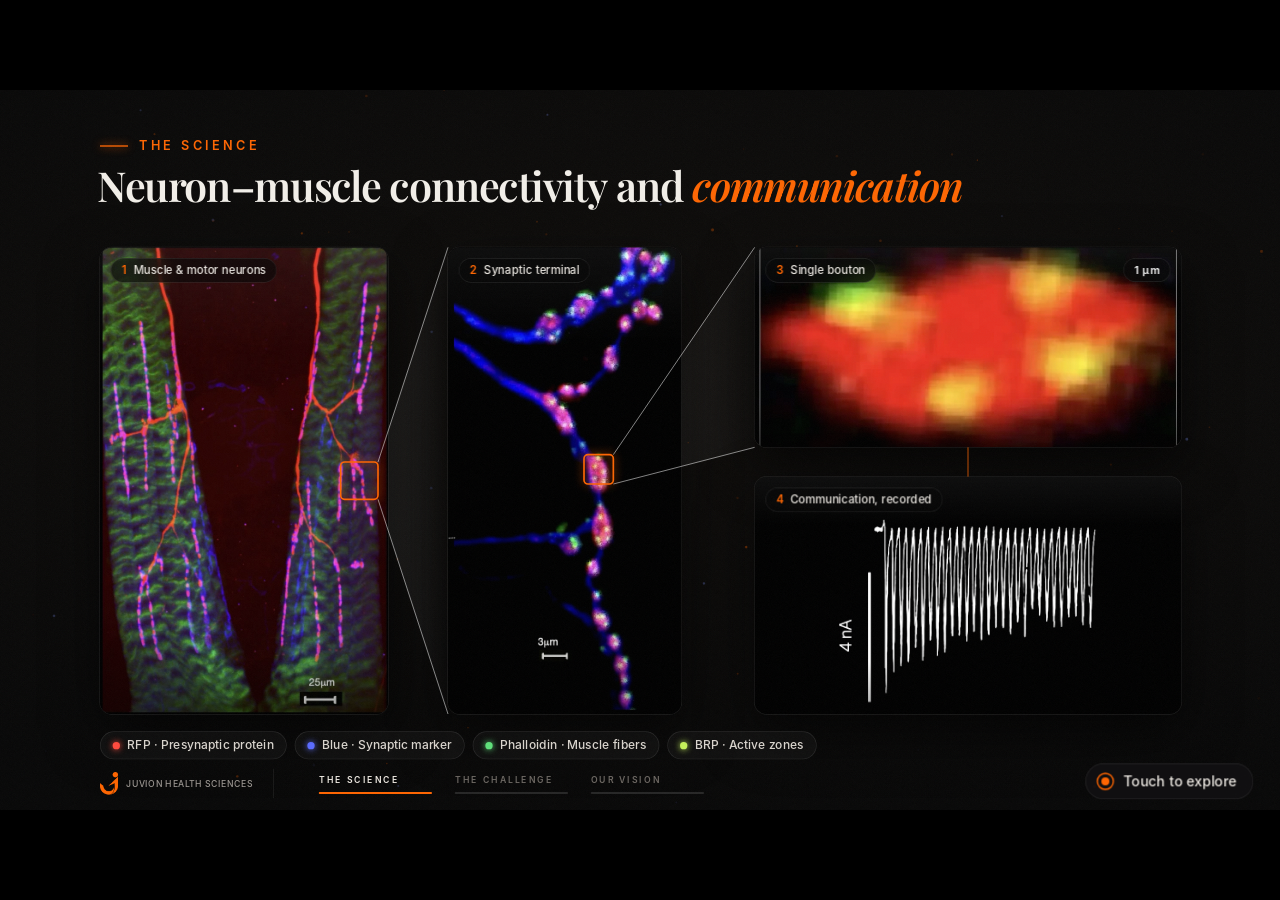
==== commit 7459759f: "Apply Juvion website branding Logo, favicon, brand orange #fe6603, Playfair Display headings and Int" ====
--- a/neuromuscular-showcase/index.html
+++ b/neuromuscular-showcase/index.html
@@ -3,18 +3,22 @@
 <head>
 <meta charset="utf-8">
 <meta name="viewport" content="width=device-width, initial-scale=1, maximum-scale=1, user-scalable=no">
-<title>Neuromuscular Health: Interactive Showcase</title>
+<title>Neuromuscular Health: Interactive Showcase · Juvion Health Sciences</title>
+<link rel="preconnect" href="https://fonts.googleapis.com">
+<link rel="preconnect" href="https://fonts.gstatic.com" crossorigin>
+<link rel="stylesheet" href="https://fonts.googleapis.com/css2?family=Playfair+Display:ital,wght@0,500;0,600;0,700;1,500;1,600&display=swap">
 <link rel="stylesheet" href="../assets/fonts/fonts.css">
+<link rel="icon" type="image/png" href="../assets/brand/favicon-64.png">
 <style>
   /*
     VOICE   calm, scientific, premium, a gallery wall at night
     IDEA    one signal, travelling from nerve to muscle to a whole life
     PICTURE the team's own micrographs, framed like museum plates, joined by live zoom beams and signals
-    COLOUR  black ground, warm orange signal #EB7D2E, the science's own red / blue / green only in legends
+    COLOUR  black ground, warm orange signal #fe6603, the science's own red / blue / green only in legends
     TYPE    Inter Display Light for titles, Inter for everything else
   */
   :root{
-    --o:#EB7D2E; --o2:#FF9A4D; --ink:#F2EEE8; --mut:#9C978F; --dim:#5E5A55;
+    --o:#fe6603; --o2:#ff8a3d; --ink:#F2EFE9; --mut:#9A9590; --dim:#5E5A55;
     --glass:rgba(20,19,21,.72); --line:rgba(255,255,255,.10);
     --ease:cubic-bezier(.2,.8,.2,1); --out:cubic-bezier(.16,1,.3,1);
     --R:#FF4A3D; --B:#5A6BFF; --G:#5FE07A; --G2:#C6F25A; --V:#6A45FF;
@@ -27,7 +31,7 @@
   button{font:inherit;color:inherit;background:none;border:0;cursor:pointer}
 
   #viewport{position:fixed;inset:0;display:flex;align-items:center;justify-content:center}
-  #stage{position:relative;width:1920px;height:1080px;flex:none;overflow:hidden;background:radial-gradient(120% 90% at 50% 40%,#0b0a0b 0%,#000 70%)}
+  #stage{position:relative;width:1920px;height:1080px;flex:none;overflow:hidden;background:radial-gradient(120% 90% at 50% 40%,#100e0c 0%,#080808 70%)}
   #fx{position:absolute;inset:0;width:1920px;height:1080px;z-index:0}
 
   .slide{position:absolute;inset:0;z-index:1;opacity:0;visibility:hidden;transition:opacity 1.2s ease,visibility 0s linear 1.2s}
@@ -83,11 +87,11 @@
   .beam{fill:none;stroke:rgba(255,255,255,.55);stroke-width:1.4}
   .beamfill{fill:url(#beamGrad);opacity:0;transition:opacity 1.2s ease calc(var(--d,0s)*var(--k))}
   .in .beamfill{opacity:1}
-  .roi{fill:none;stroke:var(--o);stroke-width:2.5;filter:drop-shadow(0 0 6px rgba(235,125,46,.9))}
+  .roi{fill:none;stroke:var(--o);stroke-width:2.5;filter:drop-shadow(0 0 6px rgba(254,102,3,.9))}
 
   /* slide 1: oscilloscope sweep line on the recording */
   .scan{position:absolute;top:0;bottom:0;width:2px;left:0;background:linear-gradient(180deg,transparent,var(--o2),transparent);
-    box-shadow:0 0 18px 4px rgba(235,125,46,.55);opacity:0}
+    box-shadow:0 0 18px 4px rgba(254,102,3,.55);opacity:0}
   .in .scan{animation:scan 5.5s cubic-bezier(.45,.05,.4,1) calc(var(--d,0s)*var(--k)) infinite}
   @keyframes scan{0%{left:0;opacity:0}5%{opacity:1}45%{left:100%;opacity:1}50%,100%{left:100%;opacity:0}}
   .flow{position:absolute;width:10px;height:10px;margin:-5px 0 0 -5px;border-radius:50%;background:#fff;box-shadow:0 0 14px 4px var(--o);opacity:0}
@@ -98,59 +102,59 @@
   .agelabel .sm{font:600 15px/1 'IT';letter-spacing:4px;color:var(--mut);text-transform:uppercase;margin-top:12px}
   .axis .track{position:absolute;left:0;right:0;top:50%;height:2px;margin-top:-1px;background:rgba(255,255,255,.08);border-radius:2px}
   .axis .fill{position:absolute;left:0;top:50%;height:2px;margin-top:-1px;width:100%;transform-origin:0 50%;transform:scaleX(0);
-    background:linear-gradient(90deg,var(--o2),var(--o) 40%,rgba(235,125,46,.25));box-shadow:0 0 14px rgba(235,125,46,.5);
+    background:linear-gradient(90deg,var(--o2),var(--o) 40%,rgba(254,102,3,.25));box-shadow:0 0 14px rgba(254,102,3,.5);
     transition:transform 5s cubic-bezier(.5,0,.4,1) calc(var(--d,0s)*var(--k))}
   .in .axis .fill{transform:scaleX(1)}
   .node{position:absolute;top:50%;width:18px;height:18px;margin:-9px 0 0 -9px;border-radius:50%;background:#000;border:2px solid #444;
     transition:border-color .5s ease calc(var(--d,0s)*var(--k)),box-shadow .5s ease calc(var(--d,0s)*var(--k)),background .5s ease calc(var(--d,0s)*var(--k))}
-  .in .node{border-color:var(--o);background:var(--o);box-shadow:0 0 0 6px rgba(235,125,46,.16),0 0 20px rgba(235,125,46,.7)}
-  .in .node.fade{background:#2a1a10;box-shadow:0 0 0 6px rgba(235,125,46,.08)}
+  .in .node{border-color:var(--o);background:var(--o);box-shadow:0 0 0 6px rgba(254,102,3,.16),0 0 20px rgba(254,102,3,.7)}
+  .in .node.fade{background:#2a1a10;box-shadow:0 0 0 6px rgba(254,102,3,.08)}
   .axis .cap{position:absolute;top:50%;transform:translateY(-50%);font:600 14px/1 'IT';letter-spacing:4px;color:var(--mut);white-space:nowrap}
 
   /* slide 3 */
   .nr{mix-blend-mode:screen;animation:float 14s ease-in-out infinite alternate}
   @keyframes float{from{transform:translate(0,0)}to{transform:translate(-14px,10px)}}
   .wave path{fill:none;stroke-linejoin:round;stroke-linecap:round}
-  .wave .base{stroke:rgba(235,125,46,.78);stroke-width:3;filter:drop-shadow(0 0 6px rgba(235,125,46,.45))}
-  .wave .pulse{stroke:#FFD2AE;stroke-width:4.5;stroke-dasharray:.05 1;filter:drop-shadow(0 0 10px #FF9A4D) drop-shadow(0 0 22px rgba(235,125,46,.9));opacity:0;transition:opacity .8s ease calc(3.4s*var(--k))}
+  .wave .base{stroke:rgba(254,102,3,.78);stroke-width:3;filter:drop-shadow(0 0 6px rgba(254,102,3,.45))}
+  .wave .pulse{stroke:#FFD2AE;stroke-width:4.5;stroke-dasharray:.05 1;filter:drop-shadow(0 0 10px #ff8a3d) drop-shadow(0 0 22px rgba(254,102,3,.9));opacity:0;transition:opacity .8s ease calc(3.4s*var(--k))}
   .in .wave .pulse{opacity:1}
   .wave .draw{transition-duration:3.4s;transition-timing-function:cubic-bezier(.45,.05,.4,1)}
   .stage-c{position:absolute;width:300px;height:300px;margin:-150px 0 0 -150px}
   .stage-c .disc{position:absolute;inset:30px;border-radius:50%;background:#000}
-  .stage-c .ring{position:absolute;inset:30px;border-radius:50%;border:2px solid rgba(235,125,46,.62);transition:box-shadow .6s ease,border-color .6s ease}
-  .stage-c .ring2{position:absolute;inset:6px;border-radius:50%;border:1px dashed rgba(235,125,46,.22);animation:spin 60s linear infinite}
+  .stage-c .ring{position:absolute;inset:30px;border-radius:50%;border:2px solid rgba(254,102,3,.62);transition:box-shadow .6s ease,border-color .6s ease}
+  .stage-c .ring2{position:absolute;inset:6px;border-radius:50%;border:1px dashed rgba(254,102,3,.22);animation:spin 60s linear infinite}
   @keyframes spin{to{transform:rotate(360deg)}}
   .stage-c .ph{position:absolute;inset:41px;border-radius:50%;overflow:hidden}
   .stage-c .ph img{width:100%;height:100%}
   .stage-c .ph{transition:filter .6s ease}
-  .stage-c.lit .ring{border-color:#FFB37A;border-width:3px;box-shadow:0 0 0 10px rgba(235,125,46,.18),0 0 70px rgba(235,125,46,.75),inset 0 0 30px rgba(235,125,46,.5)}
+  .stage-c.lit .ring{border-color:#FFB37A;border-width:3px;box-shadow:0 0 0 10px rgba(254,102,3,.18),0 0 70px rgba(254,102,3,.75),inset 0 0 30px rgba(254,102,3,.5)}
   .stage-c.lit .ph{filter:brightness(1.18) saturate(1.1)}
   .pl{text-align:center;width:420px;margin-left:-210px}
   .pl .eb{font:600 18px/1 'IT';letter-spacing:5px;color:var(--o)}
   .pl .nm{font:500 34px/1.15 'ID';color:#fff;margin-top:12px;letter-spacing:-.2px}
   .card{border-radius:18px;background:linear-gradient(180deg,#151415,#0d0d0e);border:1.5px solid #2F2D2C;padding:24px 26px;
     box-shadow:0 24px 60px rgba(0,0,0,.5)}
-  .card.first{border:2px solid var(--o);box-shadow:0 0 0 6px rgba(235,125,46,.07),0 24px 60px rgba(0,0,0,.5),0 0 40px rgba(235,125,46,.14)}
+  .card.first{border:2px solid var(--o);box-shadow:0 0 0 6px rgba(254,102,3,.07),0 24px 60px rgba(0,0,0,.5),0 0 40px rgba(254,102,3,.14)}
   .card .h{font:600 31px/1.1 'ID';color:var(--o);letter-spacing:-.2px}
   .card .s{font:600 21px/1.3 'IT';color:#fff;margin-top:10px}
   .card .s + .s{margin-top:0}
   .card .d{font:400 19px/1.35 'IT';color:#B7B1A9;margin-top:6px}
-  .chev{position:absolute;width:44px;height:44px;margin:-22px 0 0 -22px;border-radius:50%;border:1.5px solid rgba(235,125,46,.55);background:#0b0a0a;
+  .chev{position:absolute;width:44px;height:44px;margin:-22px 0 0 -22px;border-radius:50%;border:1.5px solid rgba(254,102,3,.55);background:#0b0a0a;
     display:flex;align-items:center;justify-content:center}
   .chev svg{width:18px;height:18px;stroke:var(--o);stroke-width:2.6;fill:none;stroke-linecap:round;stroke-linejoin:round}
-  .chev::before,.chev::after{content:"";position:absolute;top:50%;height:1.5px;width:12px;background:rgba(235,125,46,.45)}
+  .chev::before,.chev::after{content:"";position:absolute;top:50%;height:1.5px;width:12px;background:rgba(254,102,3,.45)}
   .chev::before{right:100%}.chev::after{left:100%}
   .in .chev{animation:chev 3.2s ease-in-out infinite;animation-delay:calc(var(--d,0s) + 1s)}
-  @keyframes chev{0%,70%,100%{box-shadow:none;border-color:rgba(235,125,46,.55)}80%{box-shadow:0 0 0 8px rgba(235,125,46,.12),0 0 26px rgba(235,125,46,.6);border-color:var(--o2)}}
+  @keyframes chev{0%,70%,100%{box-shadow:none;border-color:rgba(254,102,3,.55)}80%{box-shadow:0 0 0 8px rgba(254,102,3,.12),0 0 26px rgba(254,102,3,.6);border-color:var(--o2)}}
 
   /* ---------- hotspots ---------- */
   .hs{position:absolute;z-index:5;border-radius:20px;border:2px solid transparent;outline:none;
     transition:box-shadow .6s var(--ease),border-color .4s,background-color .4s}
   .hs.round{border-radius:40px}
-  .explore .hs:hover{border-color:rgba(235,125,46,.45);background:rgba(235,125,46,.04)}
-  .hs.active{border-color:rgba(235,125,46,.95)!important;background:transparent!important;box-shadow:0 0 0 4000px rgba(0,0,0,.66),0 0 46px rgba(235,125,46,.35);z-index:6}
+  .explore .hs:hover{border-color:rgba(254,102,3,.45);background:rgba(254,102,3,.04)}
+  .hs.active{border-color:rgba(254,102,3,.95)!important;background:transparent!important;box-shadow:0 0 0 4000px rgba(0,0,0,.66),0 0 46px rgba(254,102,3,.35);z-index:6}
   .dot{position:absolute;width:46px;height:46px;margin:-23px 0 0 -23px;border-radius:50%;pointer-events:none;opacity:0;transform:scale(.4);transition:opacity .5s var(--ease),transform .5s var(--ease)}
-  .dot::before{content:"";position:absolute;inset:11px;border-radius:50%;background:var(--o);box-shadow:0 0 0 3px rgba(0,0,0,.6),0 0 18px rgba(235,125,46,.95)}
+  .dot::before{content:"";position:absolute;inset:11px;border-radius:50%;background:var(--o);box-shadow:0 0 0 3px rgba(0,0,0,.6),0 0 18px rgba(254,102,3,.95)}
   .dot::after{content:"";position:absolute;inset:0;border-radius:50%;border:2px solid var(--o);animation:ping 2.2s var(--ease) infinite}
   .dot i{position:absolute;inset:0;display:flex;align-items:center;justify-content:center;font:700 22px/1 'IT';font-style:normal;color:#111;z-index:1}
   @keyframes ping{0%{transform:scale(.55);opacity:.95}80%,100%{transform:scale(1.65);opacity:0}}
@@ -206,11 +210,11 @@
   .d-close{position:absolute;top:22px;right:22px;width:56px;height:56px;border-radius:50%;display:flex;align-items:center;justify-content:center;background:rgba(255,255,255,.06);border:1px solid var(--line);z-index:2}
   .d-close svg{width:22px;height:22px;stroke:#ddd;stroke-width:2.2;fill:none;stroke-linecap:round}
   .d-media{flex:none;border-radius:20px;overflow:hidden;background:#000 center/cover no-repeat;border:1px solid rgba(255,255,255,.08);margin:22px auto 28px}
-  .d-media.round{width:280px;height:280px;border-radius:50%;border:3px solid rgba(235,125,46,.75);box-shadow:0 0 0 12px rgba(235,125,46,.08),0 20px 60px rgba(235,125,46,.18)}
+  .d-media.round{width:280px;height:280px;border-radius:50%;border:3px solid rgba(254,102,3,.75);box-shadow:0 0 0 12px rgba(254,102,3,.08),0 20px 60px rgba(254,102,3,.18)}
   .d-media.none{display:none}
   .d-flow{display:flex;align-items:center;gap:8px;margin:26px 0 34px}.d-flow.none{display:none}
   .fnode{flex:1;padding:16px 8px;border-radius:14px;border:1.5px solid #3A3A3A;background:#111;text-align:center;font:600 15px/1.2 'IT';color:#9b968f}
-  .fnode.on{border-color:var(--o);color:#fff;box-shadow:0 0 24px rgba(235,125,46,.28)}
+  .fnode.on{border-color:var(--o);color:#fff;box-shadow:0 0 24px rgba(254,102,3,.28)}
   .fnode .n{display:block;font-size:13px;color:var(--o);letter-spacing:2px;margin-bottom:4px}
   .farr{color:var(--o);font:700 18px/1 'IT'}
   .d-scroll{flex:1;min-height:0;overflow:auto;scrollbar-width:none}.d-scroll::-webkit-scrollbar{display:none}
@@ -235,6 +239,25 @@
   .on-s2 #hint,.on-s2 #controls,.on-s2 #toast{right:40px}
   @media (prefers-reduced-motion:reduce){.plate .kb,.nr,.ring2{animation:none}}
 </style>
+
+<style>
+  /* ===== Juvion brand layer: matches juvionhs.com (Playfair Display + Inter, #fe6603) ===== */
+  :root{--serif:'Playfair Display',Georgia,'Times New Roman',serif}
+  .title{font:600 62px/1.08 var(--serif);letter-spacing:-.03em}
+  .title .em{font-style:italic;color:var(--o)}
+  .agelabel .big{font:500 46px/1 var(--serif);letter-spacing:-.02em}
+  .pl .nm{font:600 32px/1.15 var(--serif);letter-spacing:-.02em}
+  .card .h{font:600 30px/1.1 var(--serif);letter-spacing:-.02em}
+  .d-title{font:600 42px/1.12 var(--serif);letter-spacing:-.025em}
+  #resume{color:#fff;border-radius:999px;box-shadow:0 4px 24px rgba(254,102,3,.3),0 1px 4px rgba(254,102,3,.2)}
+  #resume .fg{stroke:#fff}#resume .bg{stroke:rgba(255,255,255,.3)}#resume .play svg{fill:#fff}
+  #brand{position:absolute;left:150px;bottom:18px;z-index:20;height:44px;display:flex;align-items:center;gap:13px;padding-right:30px;border-right:1px solid var(--line)}
+  #brand img{height:34px;width:auto;display:block}
+  #brand span{font:500 13px/1 'IT',Inter,sans-serif;letter-spacing:.06em;text-transform:uppercase;color:var(--mut);white-space:nowrap}
+  #chapters{left:478px}
+  #grain{position:absolute;inset:0;z-index:16;pointer-events:none;opacity:.035;background-image:url("data:image/svg+xml,%3Csvg viewBox='0 0 256 256' xmlns='http://www.w3.org/2000/svg'%3E%3Cfilter id='n'%3E%3CfeTurbulence type='fractalNoise' baseFrequency='0.9' numOctaves='4' stitchTiles='stitch'/%3E%3C/filter%3E%3Crect width='100%25' height='100%25' filter='url(%23n)'/%3E%3C/svg%3E");background-size:180px 180px}
+  .nr{mix-blend-mode:normal}
+</style>
 </head>
 <body class="attract">
 <div id="viewport"><div id="stage">
@@ -244,7 +267,7 @@
   <section class="slide" data-dur="16000" data-name="The science">
     <div class="content">
       <div class="abs eyebrow a" style="left:150px;top:74px;--d:0s">The science</div>
-      <h1 class="abs title" style="left:146px;top:110px">Neuron–muscle connectivity and communication</h1>
+      <h1 class="abs title" style="left:146px;top:110px">Neuron–muscle connectivity and *communication*</h1>
 
       <svg class="over" viewBox="0 0 1920 1080">
         <defs><linearGradient id="beamGrad" x1="0" x2="1"><stop offset="0" stop-color="#fff" stop-opacity=".10"/><stop offset="1" stop-color="#fff" stop-opacity=".015"/></linearGradient></defs>
@@ -278,7 +301,7 @@
         <rect class="roi draw" pathLength="1" style="--d:4.4s" x="876" y="547" width="44" height="44" rx="6"/>
         <line class="beam draw" pathLength="1" style="--d:4.9s" x1="920" y1="547" x2="1132" y2="236"/>
         <line class="beam draw" pathLength="1" style="--d:4.9s" x1="920" y1="591" x2="1132" y2="536"/>
-        <line class="beam draw" pathLength="1" style="--d:7.0s;stroke:rgba(235,125,46,.8);stroke-dasharray:1" x1="1452" y1="536" x2="1452" y2="580"/>
+        <line class="beam draw" pathLength="1" style="--d:7.0s;stroke:rgba(254,102,3,.8);stroke-dasharray:1" x1="1452" y1="536" x2="1452" y2="580"/>
       </svg>
 
       <div class="abs legend a" style="left:150px;top:962px;--d:8.6s">
@@ -295,7 +318,7 @@
   <section class="slide" data-dur="13000" data-name="The challenge">
     <div class="content">
       <div class="abs eyebrow a" style="left:150px;top:74px;--d:0s">The challenge</div>
-      <h1 class="abs title" style="left:146px;top:110px">Neuron–muscle connectivity degenerates with age</h1>
+      <h1 class="abs title" style="left:146px;top:110px">Neuron–muscle connectivity degenerates *with age*</h1>
       <div class="abs legend a" style="right:150px;top:62px;--d:.6s">
         <span class="lg"><i style="background:#FF2A1F;box-shadow:0 0 10px #FF2A1F"></i>Neurons · Red</span>
         <span class="lg"><i style="background:var(--V);box-shadow:0 0 10px var(--V)"></i>Muscles · Blue</span>
@@ -323,9 +346,9 @@
   <!-- ============ 3 · OUR VISION ============ -->
   <section class="slide" data-dur="16000" data-name="Our vision">
     <div class="content">
-      <div class="abs nr a" style="left:0;top:49px;width:1920px;height:981.6px;--d:.3s"><img data-a="nr" alt="" style="width:100%;height:100%"></div>
+      <div class="abs nr a" style="left:0;top:49px;width:1920px;height:981.6px;--d:.3s"><img data-a="nrl" alt="" style="width:100%;height:100%"></div>
       <div class="abs eyebrow a" style="left:150px;top:74px;--d:0s">Our vision</div>
-      <h1 class="abs title" style="left:146px;top:110px">Neuromuscular health across every stage of life</h1>
+      <h1 class="abs title" style="left:146px;top:110px">Neuromuscular health across *every stage* of life</h1>
 
       <svg class="over wave" viewBox="0 0 1920 1080"><path class="base draw" pathLength="1" style="--d:.4s"/><path class="pulse" pathLength="1"/></svg>
 
@@ -354,6 +377,8 @@
   </section>
 
   <div id="vignette"></div>
+  <div id="grain"></div>
+  <div id="brand"><img src="../assets/brand/juvion-icon.png" alt="Juvion Health Sciences"><span>Juvion Health Sciences</span></div>
   <div id="chapters"></div>
   <div id="hint"><span class="tap"></span>Touch to explore</div>
   <div id="controls">
@@ -376,8 +401,8 @@
 </div></div>
 
 <script>
-const ASSETS={"m1": "img/m1.webp", "m2": "img/m2.webp", "m3": "img/m3.webp", "m4": "img/m4.webp", "y1": "img/y1.webp", "y2": "img/y2.webp", "y3": "img/y3.webp", "nr": "img/nr.webp", "p1": "img/p1.webp", "p2": "img/p2.webp", "p3": "img/p3.webp", "p4": "img/p4.webp"};
-const SIZES={"m1": [672, 1090], "m2": [540, 1080], "m3": [471, 224], "m4": [584, 414], "y1": [938, 1302], "y2": [938, 1302], "y3": [952, 1302], "nr": [2930, 1498]};
+const ASSETS={"nrl": "img/nrl.webp", "m1": "img/m1.webp", "m2": "img/m2.webp", "m3": "img/m3.webp", "m4": "img/m4.webp", "y1": "img/y1.webp", "y2": "img/y2.webp", "y3": "img/y3.webp", "p1": "img/p1.webp", "p2": "img/p2.webp", "p3": "img/p3.webp", "p4": "img/p4.webp"};
+const SIZES={"m1": [672, 1090], "m2": [540, 1080], "m3": [471, 224], "m4": [584, 414], "y1": [938, 1302], "y2": [938, 1302], "y3": [952, 1302]};
 {
 const RED='#FF4A3D',BLUE='#5A6BFF',GREEN='#5FE07A',LIME='#C6F25A',VIOLET='#6A45FF';
 const FLOW=['NeuroGym™','Own products','Pipeline','Therapeutics'];
@@ -434,8 +459,9 @@
 addEventListener('resize',fit);fit();
 
 /* split titles into words for the staggered reveal */
-$$('.title').forEach(t=>{const words=t.textContent.trim().split(/\s+/);
-  t.innerHTML=words.map((w,i)=>`<span class="w" style="--wd:${(i*0.07).toFixed(2)}s">${w}</span>`).join(' ');});
+$$('.title').forEach(t=>{let em=false;const words=t.textContent.trim().split(/\s+/);
+  t.innerHTML=words.map((w,i)=>{if(w.startsWith('*'))em=true;const on=em;if(w.endsWith('*'))em=false;w=w.replace(/\*/g,'');
+    return `<span class="w${on?' em':''}" style="--wd:${(i*0.07).toFixed(2)}s">${w}</span>`;}).join(' ');});
 
 /* slide 3 waveform: one continuous recording running through every stage of life */
 (function(){
@@ -583,7 +609,7 @@
   for(const p of P){p.x+=p.vx*dt*.06;p.y+=p.vy*dt*.06;p.ph+=dt*.0012;
     if(p.y<-10){p.y=1090;p.x=Math.random()*1920;} if(p.x<-10)p.x=1930; if(p.x>1930)p.x=-10;
     const a=p.a*(.6+.4*Math.sin(p.ph));cx.beginPath();cx.arc(p.x,p.y,p.r,0,6.283);
-    cx.fillStyle=p.warm?`rgba(235,125,46,${a})`:`rgba(130,150,255,${a*.8})`;cx.fill();}
+    cx.fillStyle=p.warm?`rgba(254,102,3,${a})`:`rgba(130,150,255,${a*.8})`;cx.fill();}
   if(cur===2&&slides[2].classList.contains('in')){
     pt=(pt+dt/5200)%1.25;const f=Math.min(pt,1.05);
     pulse.style.strokeDashoffset=(0.05-f).toFixed(4);
